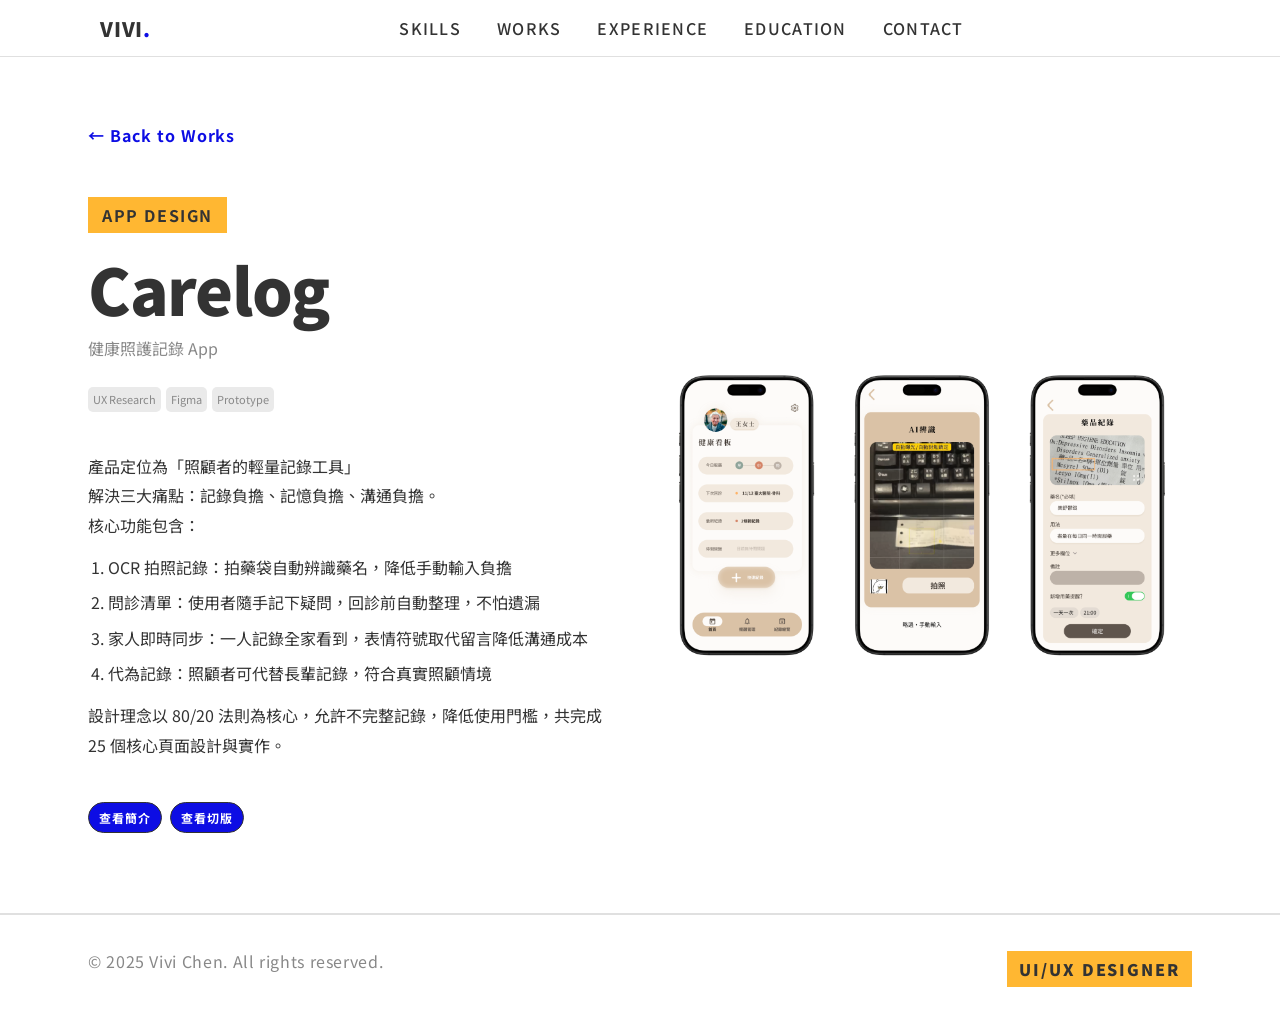
==== carelog.html @ 1570d70d "feat: add portfolio detail pages and navigation links" ====
<!DOCTYPE html>
<html lang="zh-TW">

<head>
  <meta charset="UTF-8" />
  <meta name="viewport" content="width=device-width, initial-scale=1.0" />
  <title>Carelog — Vivi Chen</title>

  <!-- Google Fonts -->
  <link rel="preconnect" href="https://fonts.googleapis.com" />
  <link rel="preconnect" href="https://fonts.gstatic.com" crossorigin />
  <link href="https://fonts.googleapis.com/css2?family=Noto+Sans+TC:wght@300;400;500;700;900&display=swap"
    rel="stylesheet" />

  <!-- Bootstrap 5 -->
  <link rel="stylesheet" href="https://cdnjs.cloudflare.com/ajax/libs/bootstrap/5.3.3/css/bootstrap.min.css" />
  <link rel="stylesheet" href="style.css">
  <link rel="stylesheet" href="project.css">
</head>

<body>

  <!-- ===== NAVBAR ===== -->
  <nav class="navbar">
    <a href="index.html" class="navbar-logo">VIVI<span>.</span></a>
    <div class="navbar-inner">
      <ul class="nav-links">
        <li><a href="index.html#skills">Skills</a></li>
        <li><a href="index.html#projects">Works</a></li>
        <li><a href="index.html#experience">Experience</a></li>
        <li><a href="index.html#education">Education</a></li>
        <li><a href="index.html#contact">Contact</a></li>
      </ul>
    </div>
  </nav>

  <!-- ===== PROJECT HERO ===== -->
  <section class="proj-hero">
    <div class="section-wrap">
      <a href="index.html#projects" class="proj-back">← Back to Works</a>
      <div class="proj-hero-layout">
        <div class="proj-hero-info">
          <span class="proj-label">App Design</span>
          <h1 class="proj-title">Carelog</h1>
          <p class="proj-sub">健康照護記錄 App</p>
          <div class="project-tags" style="margin-bottom: 40px;">
            <span class="tag blue">UX Research</span>
            <span class="tag">Figma</span>
            <span class="tag">Prototype</span>
          </div>
           <div class="project-intro">
           產品定位為「照顧者的輕量記錄工具」
           <br>解決三大痛點：記錄負擔、記憶負擔、溝通負擔。<br>核心功能包含：
           <ol>
            <li>OCR 拍照記錄：拍藥袋自動辨識藥名，降低手動輸入負擔</li>
            <li>問診清單：使用者隨手記下疑問，回診前自動整理，不怕遺漏</li>
            <li>家人即時同步：一人記錄全家看到，表情符號取代留言降低溝通成本</li>
            <li>代為記錄：照顧者可代替長輩記錄，符合真實照顧情境</li>
           </ol>
           設計理念以 80/20 法則為核心，允許不完整記錄，降低使用門檻，共完成 25 個核心頁面設計與實作。

           </div>

          <div class="project-btns">
            <a class="project-btn" href="https://www.figma.com/deck/brdWkbtN0t5r2YadvaaZKV" target="_blank">查看簡介</a>
            <a class="project-btn" href="https://99vvchen.github.io/carelog-health-platform/" target="_blank">查看切版</a>
          </div>
        </div>
        <div class="proj-hero-cover">
          <img src="./img/carelog-cover-xl.svg" alt="Carelog cover">
        </div>
      </div>
    </div>
  </section>

  <!-- ===== FOOTER ===== -->
  <footer>
    <div class="section-wrap">
      <div class="footer-inner">
        <p class="footer-copy">© 2025 Vivi Chen. All rights reserved.</p>
        <span class="footer-tag">UI/UX Designer</span>
      </div>
    </div>
  </footer>

  <script src="https://cdnjs.cloudflare.com/ajax/libs/bootstrap/5.3.3/js/bootstrap.bundle.min.js"></script>
</body>

</html>
---- style.css ----
/* ===== CSS VARIABLES ===== */
    :root {
      --primary:   #333333;
      --accent-b:  #0D0DE4;
      --accent-y:  #FFB732;
      --white:     #ffffff;
      --light-bg:  #F7F7F5;
      --border:    #E0E0E0;
      --text-muted: #888888;
      --font: 'Noto Sans TC', sans-serif;
    }

    /* ===== BASE ===== */
    *, *::before, *::after { box-sizing: border-box; margin: 0; padding: 0; }
    html { scroll-behavior: smooth; }
    body {
      font-family: var(--font);
      color: var(--primary);
      background: var(--white);
      line-height: 1.75;
      font-size: 16px;
    }

    /* ===== NAVBAR ===== */
    .navbar {
      background: var(--white);
      border-bottom: 1.5px solid var(--border);
      display: flex;
      justify-content: space-around;
      padding: 10px 100px;
      position: sticky;
      top: 0;
      z-index: 1000;
    }
    .navbar-inner {
      position: relative;
      display: flex;
      align-items: center;
      padding: 18px 48px;
      max-width: 1200px;
      margin: 0 auto;
    }
    .navbar-logo {
      font-size: clamp(16px, 2vw, 20px);
      font-weight: 900;
      letter-spacing: .04em;
      color: var(--primary);
      text-decoration: none;
      flex-shrink: 0;
      display: flex;
      align-items: center;
    }
    .navbar-logo span { color: var(--accent-b); }
    .nav-links {
      position: absolute;
      left: 50%;
      top: 50%;
      transform: translate(-50%, -50%);
      display: flex;
      gap: 36px;
      list-style: none;
    }
    .nav-links a {
      font-size: 16px;
      font-weight: 500;
      letter-spacing: .08em;
      text-transform: uppercase;
      color: var(--primary);
      text-decoration: none;
      position: relative;
      transition: color .2s;
    }
    .nav-links a::after {
      content: '';
      position: absolute;
      bottom: -3px; left: 0;
      width: 0; height: 2px;
      background: var(--accent-b);
      transition: width .25s;
    }
    .nav-links a:hover { color: var(--accent-b); }
    .nav-links a:hover::after { width: 100%; }

    /* ===== SECTION WRAPPER ===== */
    .section-wrap {
      max-width: 1200px;
      margin: 0 auto;
      padding: 0 48px;
    }
    .section-title {
      font-size: 16px;
      font-weight: 700;
      letter-spacing: .18em;
      text-transform: uppercase;
      color: var(--accent-b);
      margin-bottom: 12px;
    }
    .section-heading {
      font-size: clamp(32px, 4vw, 48px);
      font-weight: 900;
      line-height: 1.2;
      color: var(--primary);
    }

    /* ===== HERO ===== */
    #hero {
      display: flex;
      justify-content:center ;
      align-content: center;
      padding: 100px 0 80px;
      border-bottom: 1.5px solid var(--border);
    }
    .hero-layout {
      display: flex;
      justify-content: center;
      align-items: center;
      gap: 64px;
     
      align-items: center;
    }
    .hero-badge {
      display: inline-flex;
      align-items: center;
      gap: 8px;
      background: var(--light-bg);
      border: 1.5px solid var(--border);
      border-radius: 100px;
      padding: 6px 16px;
      font-size: 16px;
      font-weight: 500;
      letter-spacing: .06em;
      margin-bottom: 24px;
    }
    @keyframes pulse {
      0%, 100% { transform: scale(1); opacity: 1; }
      50%       { transform: scale(1.6); opacity: .5; }
    }
    .hero-badge .dot {
      width: 8px; height: 8px;
      border-radius: 50%;
      background: var(--accent-b);
      animation: pulse 1.4s ease-in-out infinite;
    }
    .hero-name {
      font-size: clamp(44px, 6vw, 80px);
      font-weight: 900;
      line-height: 1.05;
      letter-spacing: -.02em;
      color: var(--primary);
      margin-bottom: 8px;
    }
    .hero-name .highlight {
      color: var(--accent-b);
    }
    .hero-role {
      font-size: clamp(16px, 2vw, 20px);
      font-weight: 400;
      color: var(--text-muted);
      margin-bottom: 32px;
      letter-spacing: .04em;
    }
    .hero-desc {
      font-size: 16px;
      line-height: 1.9;
      color: var(--primary);
      margin-bottom: 40px;
      max-width: 480px;
    }
    .hero-cta-group { display: flex; gap: 16px; flex-wrap: wrap; }
    .btn-primary-custom {
      background: var(--accent-b);
      color: var(--white);
      border: none;
      padding: 13px 32px;
      font-size: 16px;
      font-weight: 700;
      letter-spacing: .08em;
      text-transform: uppercase;
      text-decoration: none;
      display: inline-block;
      transition: background .2s, transform .15s;
    }
    .btn-primary-custom:hover {
      background: #0b0bc4;
      color: var(--white);
      transform: translateY(-2px);
    }
    .btn-outline-custom {
      background: transparent;
      color: var(--primary);
      border: 1.5px solid var(--primary);
      padding: 13px 32px;
      font-size: 16px;
      font-weight: 700;
      letter-spacing: .08em;
      text-transform: uppercase;
      text-decoration: none;
      display: inline-block;
      transition: background .2s, color .2s;
    }
    .btn-outline-custom:hover {
      background: var(--primary);
      color: var(--white);
    }

    /* Hero visual side */
    .hero-visual {
      position: relative;
      display: flex;
      justify-content: center;
      align-items: center;
    }
    .hero-photo-frame {
      width: 320px;
      height: 400px;
      background: var(--light-bg);
      border: 1.5px solid var(--border);
      position: relative;
      display: flex;
      align-items: center;
      justify-content: center;
      overflow: hidden;
    }
    .hero-photo-frame::before {
      content: '';
      position: absolute;
      top: -20px; right: -20px;
      width: 160px; height: 160px;
      border: 1.5px solid var(--accent-b);
      z-index: 0;
    }
    .hero-photo-frame::after {
      content: '';
      position: absolute;
      bottom: -20px; left: -20px;
      width: 80px; height: 80px;
      background: var(--accent-y);
      z-index: 0;
    }
    .hero-photo-placeholder {
      width: 280px;
      height: 300px;
      background: var(--border);
      display: flex;
      flex-direction: column;
      align-items: center;
      justify-content: center;
      gap: 8px;
      color: var(--text-muted);
      font-size: 16px;
      letter-spacing: .06em;
      position: relative;
      z-index: 1;
    }
    .hero-photo-placeholder svg {
      width: 48px; height: 48px;
      opacity: .3;
    }

    /* hero stats row */
    .hero-stats {
      display: flex;
      gap: 48px;
      margin-top: 48px;
      padding-top: 48px;
      border-top: 1.5px solid var(--border);
    }
    .hero-photo{
      width: 100%;
      
      
    }
    .stat-item {}
    .stat-num {
      font-size: 40px;
      font-weight: 900;
      color: var(--primary);
      line-height: 1;
      display: flex;
      align-items: baseline;
      gap: 2px;
    }
    .stat-num span { color: var(--accent-b); font-size: 22px; }
    .stat-label {
      font-size: 16px;
      color: var(--text-muted);
      letter-spacing: .06em;
      margin-top: 4px;
    }

    /* ===== SKILLS ===== */
    #skills {
      padding: 80px 0;
      border-bottom: 1.5px solid var(--border);
    }
    .skills-grid {
      display: grid;
      grid-template-columns: repeat(auto-fit, minmax(180px, 1fr));
      gap: 1.5px;
      background: var(--border);
      border: 1.5px solid var(--border);
      margin-top: 48px;
    }
    .skill-cell {
      background: var(--white);
      padding: 32px 28px;
      display: flex;
      flex-direction: column;
      gap: 12px;
      transition: background .2s;
      min-height: 160px;
    }
    .skill-cell:hover { background: var(--light-bg); }
    .skill-icon {
      width: 36px; height: 36px;
      background: var(--accent-b);
      display: flex;
      align-items: center;
      justify-content: center;
      color: var(--white);
      font-size: 16px;
      font-weight: 900;
      letter-spacing: -.02em;
    }
    .skill-name {
      font-size: 16px;
      font-weight: 700;
      color: var(--primary);
    }
    .skill-desc {
      font-size: 16px;
      color: var(--text-muted);
      line-height: 1.6;
    }

    /* ===== PROJECTS ===== */
    #projects {
      padding: 80px 0;
      border-bottom: 1.5px solid var(--border);
    }
    .projects-header {
      display: flex;
      align-items: flex-end;
      justify-content: space-between;
      margin-bottom: 48px;
    }
    .projects-grid {
      display: grid;
      grid-template-columns: repeat(3, 1fr);
      gap: 24px;
    }
    .project-card {
      border: 1.5px solid var(--border);
      overflow: hidden;
      cursor: pointer;
      transition: transform .2s, box-shadow .2s;
      display: flex;
      flex-direction: column;
      text-decoration: none;
      color: inherit;
    }
    .project-card:hover {
      transform: translateY(-4px);
      box-shadow: 8px 8px 0 var(--accent-b);
    }
    .project-cover-1{
      width:100%;
      height:100%;
      object-fit:cover;
    }
    .project-thumb {
      height: 240px;
      background: var(--light-bg);
      display: flex;
      align-items: center;
      justify-content: center;
      font-size: 16px;
      color: var(--text-muted);
      letter-spacing: .06em;
      position: relative;
      overflow: hidden;
    }
    .project-thumb-label {
      position: absolute;
      top: 5px; 
      left: 5px;
      background: var(--accent-y);
      color: var(--primary);
      font-size: 11px;
      font-weight: 700;
      letter-spacing: .1em;
      text-transform: uppercase;
      padding: 2px 12px;
      border-radius: 20px ;
    }
    .project-body {
      padding: 28px;
      flex: 1;
      display: flex;
      flex-direction: column;
    }
    .project-title-row {
      display: flex;
      align-items: center;
      justify-content: space-between;
      gap: 12px;
      margin-bottom: 8px;
      flex-wrap: wrap;
    }
    .project-text-group {
      display: flex;
      flex-direction: column;
      gap: 5px;
    }
    .project-title {
      font-size: 24px;
      font-weight: 900;
      color: var(--primary);
      margin-bottom: 0;
      letter-spacing: -.01em;
    }
    .project-btns {
      display: flex;
      gap: 8px;
      flex-shrink: 0;
      margin-top: auto;
      align-self: flex-end;
      padding-top: 16px;
    }
    .project-btn {
      font-size: 12px;
      font-weight: 700;
      letter-spacing: .08em;
      text-transform: uppercase;
      border: 1.5px solid var(--primary);
      border-radius: 999px;
      padding: 4px 10px;
      margin-top:10px;
      background-color: var(--accent-b);
      color:var(--white) ;
      text-decoration: none;
      transition: background .15s, color .15s;
    }
    .project-btn:hover {
      background: var(--primary);
      background-color: var(--white);
      color:var(--accent-b) ;
    }
    .project-sub {
      font-size: 16px;
      color: var(--text-muted);
      margin-bottom: 0;
    }
    .project-tags{
      display: flex;
      gap: 5px;
      margin-top: 20px;

    }
    .project-tags .tag{
      color: var(--text-muted);
      background-color: #eaeaea;
      font-size: 11px;
        padding: 3px 5px;
        border-radius:5px ;
      }

  
    /* ===== EXPERIENCE ===== */
    #experience {
      padding: 80px 0;
      border-bottom: 1.5px solid var(--border);
    }
    .exp-list { margin-top: 48px; }
    .exp-item {
      display: grid;
      grid-template-columns: 200px 1fr;
      gap: 32px;
      padding: 40px 0;
      border-bottom: 1.5px solid var(--border);
    }
    .exp-item:last-child { border-bottom: none; }
    .exp-period {
      font-size: 16px;
      color: var(--text-muted);
      letter-spacing: .06em;
      font-weight: 500;
      padding-top: 4px;
    }
    .exp-company {
      font-size: 16px;
      font-weight: 700;
      letter-spacing: .12em;
      text-transform: uppercase;
      color: var(--accent-b);
      margin-bottom: 6px;
    }
    .exp-role {
      font-size: 22px;
      font-weight: 900;
      color: var(--primary);
      margin-bottom: 16px;
    }
    .exp-desc {
      font-size: 16px;
      line-height: 1.85;
      color: #555;
    }

    /* ===== EDUCATION ===== */
    #education {
      padding: 80px 0;
      border-bottom: 1.5px solid var(--border);
      background: var(--light-bg);
    }
    .edu-grid {
      display: grid;
      grid-template-columns: 1fr 1fr;
      gap: 24px;
      margin-top: 48px;
    }
    .edu-card {
      background: var(--white);
      border: 1.5px solid var(--border);
      padding: 36px;
      min-height: 160px;
    }
    .edu-year {
      font-size: 16px;
      font-weight: 700;
      letter-spacing: .14em;
      text-transform: uppercase;
      color: var(--accent-b);
      margin-bottom: 8px;
    }
    .edu-school {
      font-size: 20px;
      font-weight: 900;
      color: var(--primary);
      margin-bottom: 6px;
    }
    .edu-dept {
      font-size: 16px;
      color: var(--text-muted);
    }

    /* ===== CONTACT ===== */
    #contact {
      padding: 80px 0;
    }
    .contact-inner {
      display: grid;
      grid-template-columns: 1fr 1fr;
      gap: 80px;
      align-items: start;
      margin-top: 48px;
    }
    .contact-info-list {
      list-style: none;
      display: flex;
      flex-direction: column;
      gap: 24px;
    }
    .contact-info-list li {
      display: flex;
      gap: 16px;
      align-items: flex-start;
    }
    .contact-label {
      font-size: 16px;
      font-weight: 700;
      letter-spacing: .12em;
      text-transform: uppercase;
      color: var(--accent-b);
      min-width: 70px;
    }
    .contact-val {
      font-size: 16px;
      color: var(--primary);
      word-break: break-all;
    }
    .contact-val a {
      color: var(--primary);
      text-decoration: none;
      border-bottom: 1px solid transparent;
      transition: border-color .2s;
    }
    .contact-val a:hover { border-color: var(--accent-b); color: var(--accent-b); }

    /* Contact form */
    .contact-form {}
    .form-field {
      margin-bottom: 20px;
    }
    .form-field label {
      display: block;
      font-size: 16px;
      font-weight: 700;
      letter-spacing: .12em;
      text-transform: uppercase;
      color: var(--primary);
      margin-bottom: 8px;
    }
    .form-field input,
    .form-field textarea {
      width: 100%;
      border: 1.5px solid var(--border);
      background: var(--light-bg);
      padding: 13px 16px;
      font-family: var(--font);
      font-size: 16px;
      color: var(--primary);
      outline: none;
      transition: border-color .2s;
      border-radius: 0;
    }
    .form-field input:focus,
    .form-field textarea:focus { border-color: var(--accent-b); }
    .form-field textarea { min-height: 120px; resize: vertical; }

    /* ===== FOOTER ===== */
    footer {
      border-top: 1.5px solid var(--border);
      padding: 32px 0;
    }
    .footer-inner {
      display: flex;
      align-items: center;
      justify-content: space-between;
    }
    .footer-copy {
      font-size: 16px;
      color: var(--text-muted);
      letter-spacing: .04em;
    }
    .footer-tag {
      background: var(--accent-y);
      color: var(--primary);
      font-size: 16px;
      font-weight: 900;
      letter-spacing: .12em;
      text-transform: uppercase;
      padding: 4px 12px;
    }

    /* ===== UTILS ===== */
    .accent-underline {
      display: inline-block;
      position: relative;
    }
    .accent-underline::after {
      content: '';
      position: absolute;
      bottom: 2px; left: 0;
      width: 100%; height: 8px;
      background: var(--accent-y);
      z-index: -1;
      opacity: .6;
    }

    /* ===== RESPONSIVE ===== */
    @media (max-width: 1100px) {
      .projects-grid { grid-template-columns: 1fr 1fr; }
    }
    @media (max-width: 992px) {
      .hero-layout { grid-template-columns: 1fr; }
      .hero-visual { display: none; }
      .contact-inner { grid-template-columns: 1fr; gap: 48px; }
      .exp-item { grid-template-columns: 1fr; gap: 8px; }
      .edu-grid { grid-template-columns: 1fr; }
      .navbar { padding: 10px 24px; }
      .navbar-inner { padding: 18px 24px; }
      .section-wrap { padding: 0 24px; }
    }
    @media (max-width: 640px) {
      .nav-links { display: none; }
      .hero-stats { flex-direction: column; gap: 24px; }
      .skills-grid { grid-template-columns: 1fr 1fr; }
      .projects-grid { grid-template-columns: 1fr; }
    }



    /* projects作品集頁面 */
    .proj-hero-layout{
      display: flex;
      justify-content: ;
    }
    .proj-hero-cover{
      width: 500px;
    }
---- project.css ----
/* ===== PROJECT DETAIL PAGE ===== */

.proj-hero {
  padding: 64px 0 80px;
  border-bottom: 1.5px solid var(--border);
}

.proj-back {
  display: inline-block;
  font-size: 16px;
  font-weight: 700;
  letter-spacing: .06em;
  color: var(--accent-b);
  text-decoration: none;
  margin-bottom: 48px;
  transition: opacity .2s;
}
.proj-back:hover { opacity: .65; }

.proj-hero-layout {
  display: grid;
  grid-template-columns: 1fr 1fr;
  gap: 64px;
  align-items: center;
}

.proj-label {
  display: inline-block;
  background: var(--accent-y);
  color: var(--primary);
  font-size: 16px;
  font-weight: 700;
  letter-spacing: .1em;
  text-transform: uppercase;
  padding: 4px 14px;
  margin-bottom: 20px;
}

.proj-title {
  font-size: clamp(36px, 5vw, 64px);
  font-weight: 900;
  line-height: 1.1;
  letter-spacing: -.02em;
  color: var(--primary);
  margin-bottom: 12px;
}

.proj-sub {
  font-size: 16px;
  color: var(--text-muted);
  margin-bottom: 24px;
  line-height: 1.7;
}

.proj-hero-cover {
  overflow: hidden;
}
.proj-hero-cover img {
  width: 100%;
  height: 100%;
  object-fit: cover;
  display: block;
}

/* project-btns on detail page — left-aligned, no auto push */
.proj-hero .project-btns {
  margin-top: 0;
  align-self: auto;
  padding-top: 0;
  justify-content: flex-start;
}

.project-intro {
  text-align: left;
  font-size: 16px;
  line-height: 1.85;
  color: var(--primary);
  margin-bottom: 32px;
}
.project-intro ol {
  padding-left: 20px;
  margin: 12px 0;
}
.project-intro li {
  margin-bottom: 6px;
}

/* ===== RESPONSIVE ===== */
@media (max-width: 992px) {
  .proj-hero-layout {
    grid-template-columns: 1fr;
    gap: 40px;
  }
  .proj-hero-cover {
    order: -1;
  }
}
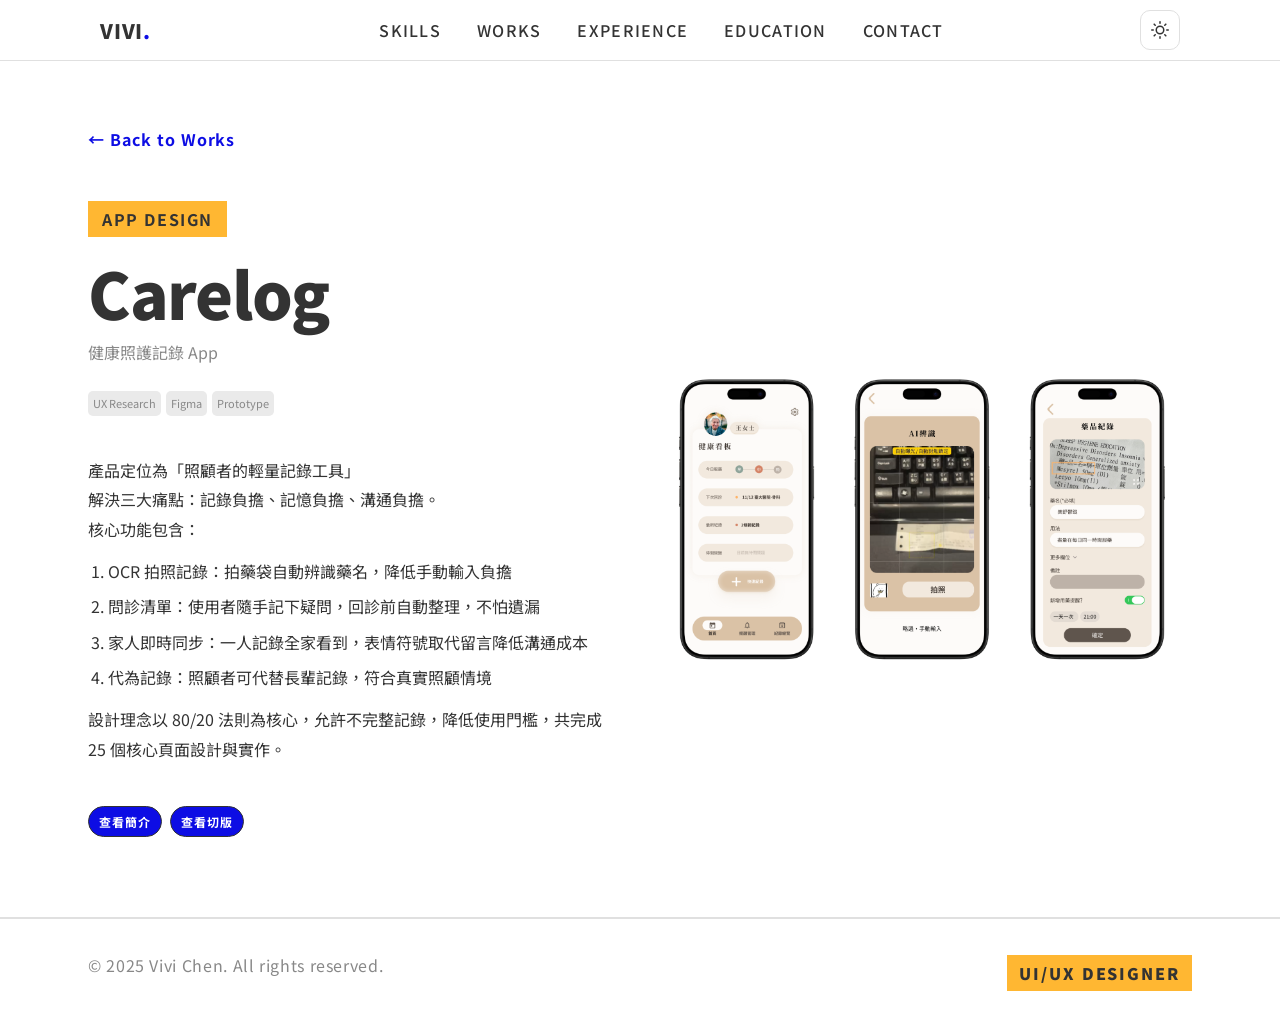
==== commit 93ba2d03: "新增light/dark mode，調整外觀樣式" ====
--- a/carelog.html
+++ b/carelog.html
@@ -5,6 +5,7 @@
   <meta charset="UTF-8" />
   <meta name="viewport" content="width=device-width, initial-scale=1.0" />
   <title>Carelog — Vivi Chen</title>
+  <link rel="icon" href="./img/VIVI..svg" type="image/svg+xml">
 
   <!-- Google Fonts -->
   <link rel="preconnect" href="https://fonts.googleapis.com" />
@@ -16,6 +17,7 @@
   <link rel="stylesheet" href="https://cdnjs.cloudflare.com/ajax/libs/bootstrap/5.3.3/css/bootstrap.min.css" />
   <link rel="stylesheet" href="style.css">
   <link rel="stylesheet" href="project.css">
+  <script>if (localStorage.getItem('theme') === 'dark') document.documentElement.setAttribute('data-theme', 'dark');</script>
 </head>
 
 <body>
@@ -32,6 +34,17 @@
         <li><a href="index.html#contact">Contact</a></li>
       </ul>
     </div>
+    <button class="theme-toggle" id="themeToggle" aria-label="切換深色/淺色模式">
+      <svg class="icon-sun" width="18" height="18" viewBox="0 0 24 24" fill="none" stroke="currentColor" stroke-width="2" stroke-linecap="round" stroke-linejoin="round">
+        <circle cx="12" cy="12" r="5"/><line x1="12" y1="1" x2="12" y2="3"/><line x1="12" y1="21" x2="12" y2="23"/>
+        <line x1="4.22" y1="4.22" x2="5.64" y2="5.64"/><line x1="18.36" y1="18.36" x2="19.78" y2="19.78"/>
+        <line x1="1" y1="12" x2="3" y2="12"/><line x1="21" y1="12" x2="23" y2="12"/>
+        <line x1="4.22" y1="19.78" x2="5.64" y2="18.36"/><line x1="18.36" y1="5.64" x2="19.78" y2="4.22"/>
+      </svg>
+      <svg class="icon-moon" width="18" height="18" viewBox="0 0 24 24" fill="none" stroke="currentColor" stroke-width="2" stroke-linecap="round" stroke-linejoin="round">
+        <path d="M21 12.79A9 9 0 1 1 11.21 3 7 7 0 0 0 21 12.79z"/>
+      </svg>
+    </button>
   </nav>
 
   <!-- ===== PROJECT HERO ===== -->
@@ -84,6 +97,7 @@
   </footer>
 
   <script src="https://cdnjs.cloudflare.com/ajax/libs/bootstrap/5.3.3/js/bootstrap.bundle.min.js"></script>
+  <script src="theme.js"></script>
 </body>
 
 </html>
--- a/style.css
+++ b/style.css
@@ -178,6 +178,7 @@
       text-transform: uppercase;
       text-decoration: none;
       display: inline-block;
+      border-radius: 5px;
       transition: background .2s, transform .15s;
     }
     .btn-primary-custom:hover {
@@ -196,6 +197,7 @@
       text-transform: uppercase;
       text-decoration: none;
       display: inline-block;
+      border-radius: 5px;
       transition: background .2s, color .2s;
     }
     .btn-outline-custom:hover {
@@ -215,6 +217,7 @@
       height: 400px;
       background: var(--light-bg);
       border: 1.5px solid var(--border);
+      border-radius: 5px;
       position: relative;
       display: flex;
       align-items: center;
@@ -251,19 +254,51 @@
       letter-spacing: .06em;
       position: relative;
       z-index: 1;
+      overflow: hidden;
+    }
+    .hero-photo-placeholder::before {
+      content: '';
+      position: absolute;
+      top: -50%; left: -50%;
+      width: 200%; height: 200%;
+      background: linear-gradient(
+        0deg,
+        transparent,
+        transparent 30%,
+        rgba(13, 13, 228, 0.22)
+      );
+      transform: rotate(-45deg);
+      transition: all 0.6s ease;
+      opacity: 0;
+      z-index: 2;
+      pointer-events: none;
     }
     .hero-photo-placeholder svg {
       width: 48px; height: 48px;
       opacity: .3;
     }
+    .hero-photo-frame {
+      transition: transform 0.5s ease, box-shadow 0.5s ease;
+    }
+    .hero-photo-frame:hover {
+      transform: scale(1.03);
+      box-shadow: 0 0 32px rgba(13, 13, 228, 0.25);
+    }
+    .hero-photo-frame:hover .hero-photo-placeholder::before {
+      opacity: 1;
+      transform: rotate(-45deg) translateY(100%);
+    }
 
     /* hero stats row */
     .hero-stats {
       display: flex;
-      gap: 48px;
+      gap: 8px;
       margin-top: 48px;
       padding-top: 48px;
       border-top: 1.5px solid var(--border);
+    }
+    .hero-stats .project-thumb-label {
+      position: static;
     }
     .hero-photo{
       width: 100%;
@@ -299,7 +334,9 @@
       gap: 1.5px;
       background: var(--border);
       border: 1.5px solid var(--border);
+      border-radius: 5px;
       margin-top: 48px;
+      overflow: hidden;
     }
     .skill-cell {
       background: var(--white);
@@ -314,6 +351,7 @@
     .skill-icon {
       width: 36px; height: 36px;
       background: var(--accent-b);
+      border-radius: 5px;
       display: flex;
       align-items: center;
       justify-content: center;
@@ -681,6 +719,53 @@
 
 
 
+    /* ===== DARK MODE ===== */
+    [data-theme="dark"] {
+      --primary:    #E8E8E8;
+      --accent-b:   #FFB732;
+      --white:      #111111;
+      --light-bg:   #1A1A1A;
+      --border:     #2E2E2E;
+      --text-muted: #9A9A9A;
+    }
+
+    .theme-transition,
+    .theme-transition * {
+      transition: background-color 0.3s ease, color 0.3s ease,
+                  border-color 0.3s ease, box-shadow 0.3s ease !important;
+    }
+
+    [data-theme="dark"] .exp-desc            { color: #9A9A9A; }
+    [data-theme="dark"] .project-tags .tag   { background-color: #2A2A2A; }
+    [data-theme="dark"] .project-thumb       { background: #ffffff; }
+    [data-theme="dark"] .project-thumb-label { color: #333333; }
+    [data-theme="dark"] .tag.blue {
+      background-color: rgba(255, 183, 50, 0.18);
+      color: #FFB732;
+    }
+
+    .theme-toggle {
+      background: none;
+      border: 1.5px solid var(--border);
+      border-radius: 10px;
+      width: 40px;
+      height: 40px;
+      display: flex;
+      align-items: center;
+      justify-content: center;
+      cursor: pointer;
+      color: var(--primary);
+      flex-shrink: 0;
+      transition: border-color .2s, color .2s;
+    }
+    .theme-toggle:hover {
+      border-color: var(--accent-b);
+      color: var(--accent-b);
+    }
+    .theme-toggle .icon-moon { display: none; }
+    [data-theme="dark"] .theme-toggle .icon-sun  { display: none; }
+    [data-theme="dark"] .theme-toggle .icon-moon { display: block; }
+
     /* projects作品集頁面 */
     .proj-hero-layout{
       display: flex;
